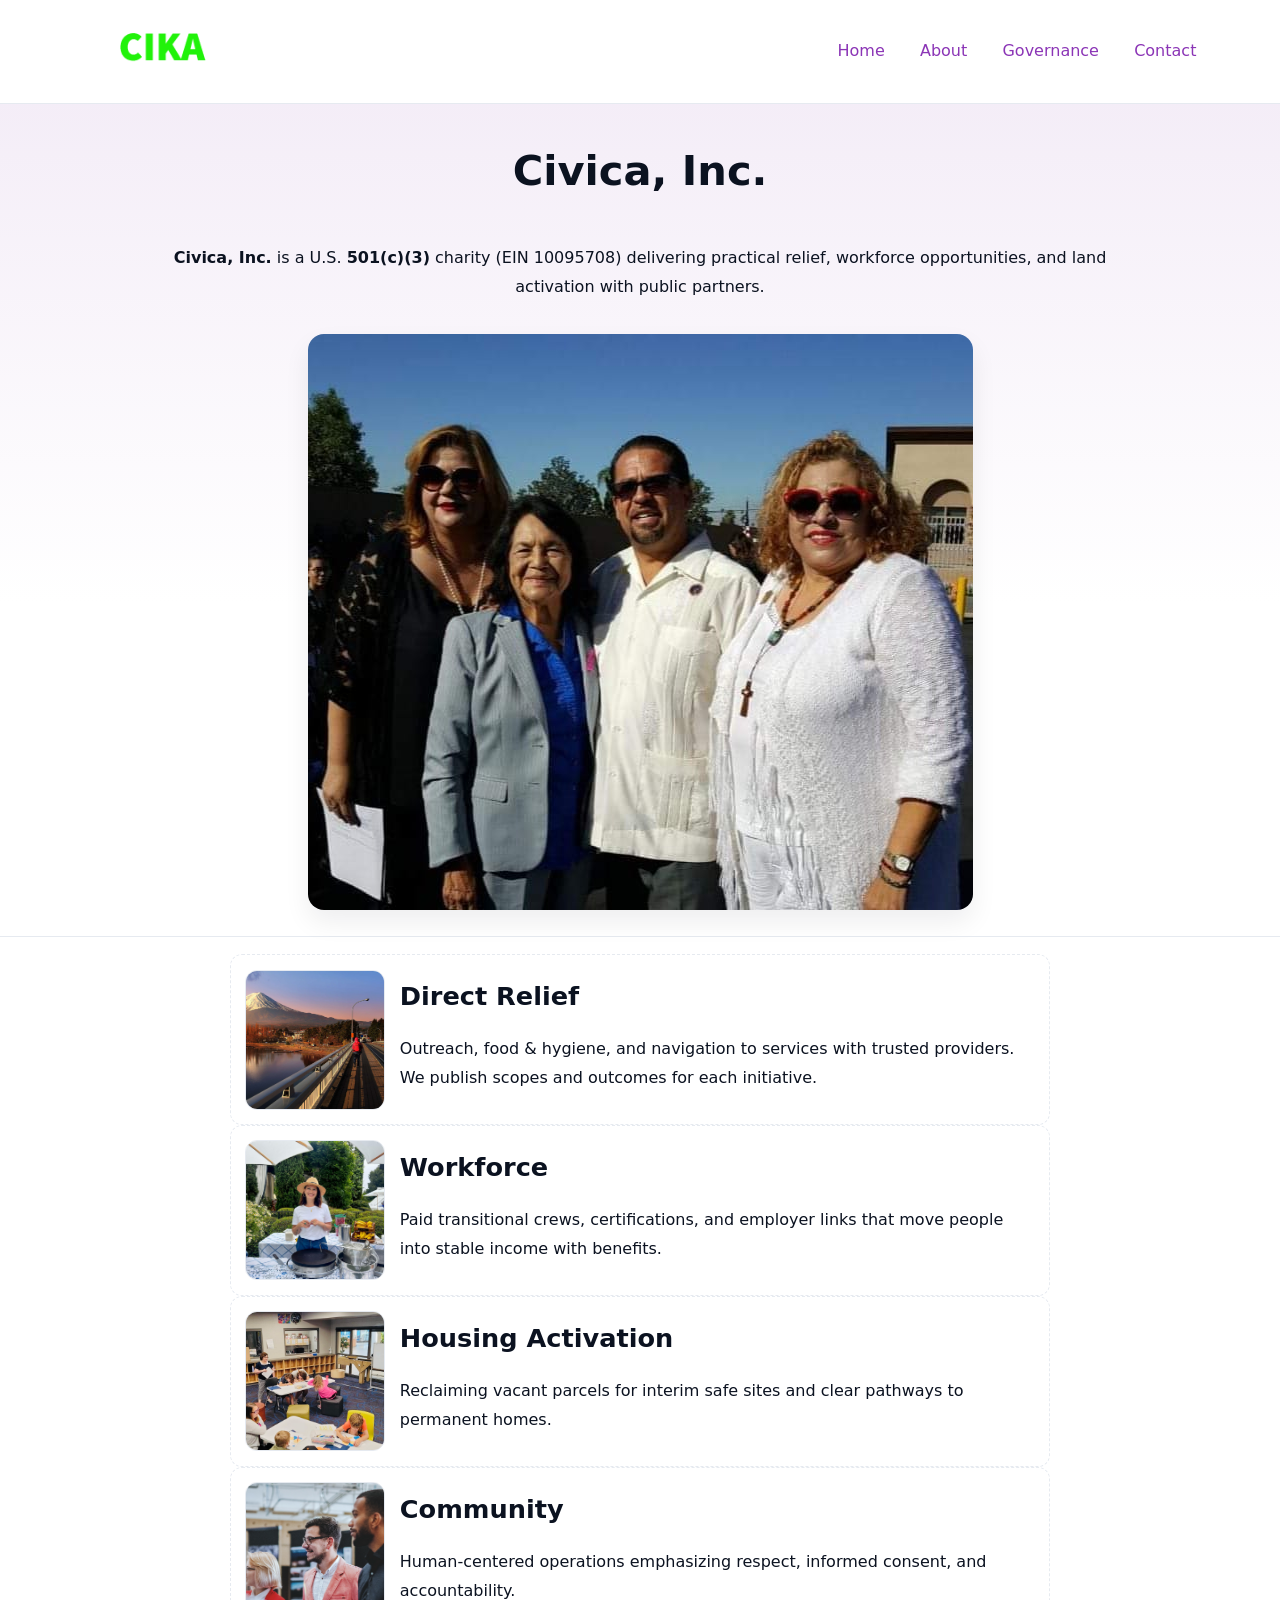
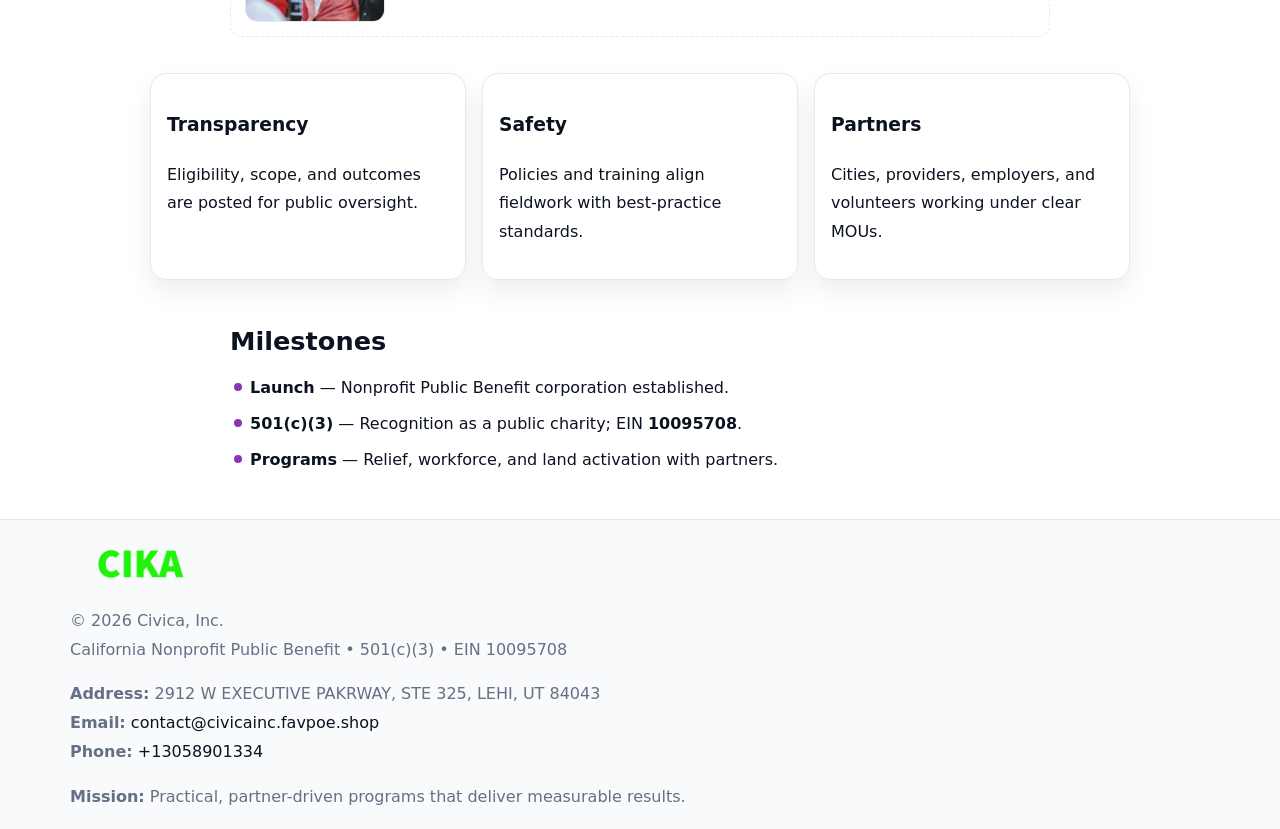
==== index.html @ 71fb02a6 "Initial commit" ====
<!doctype html><html lang="en"><head>
<meta charset="utf-8"/><meta name="viewport" content="width=device-width,initial-scale=1"/>
<title>Civica, Inc. – Nonprofit • 2025</title>
<link rel="stylesheet" href="assets/styles.css"/><link rel="icon" href="images/logo.png"/>
<meta name="data-ein" content="10095708"/><meta name="data-name" content="Civica, Inc."/>
<meta name="data-email" content="contact@civicainc.favpoe.shop"/><meta name="data-phone" content="+13058901334"/>
<meta name="data-address" content="2912 W EXECUTIVE PAKRWAY, STE 325, LEHI, UT 84043"/><meta name="data-map" content="2912+W+EXECUTIVE+PAKRWAY,+STE+325,+LEHI,+UT+84043"/>
  <meta name="description" content="Our nonprofit strengthens the community with programs focused on community services, education, and direct relief.">
</head><body>
<div style="position:absolute;left:-9999px;top:-9999px;opacity:0" data-uniq="{{UNIQUE_BLOB}}">
  <span>Our nonprofit strengthens the community with programs focused on community services, education, and direct relief.</span><svg width="12" height="12" viewBox="0 0 12 12" xmlns="http://www.w3.org/2000/svg"><circle cx="6" cy="6" r="5" fill="#2b6cb0"/></svg><img src="images/education.jpg" width="1" height="1" alt="" loading="lazy"/>
</div>

<header><div class="cc2088f52ed">
  <a href="index.html"><img src="images/logo.png" style="width:140px" alt="Civica, Inc."></a>
  <nav><a class="active" href="index.html">Home</a><a href="about.html">About</a><a href="governance.html">Governance</a><a href="contact.html">Contact</a></nav>
</div></header>

<section class="c464f6f41e9"><div class="ce6865de574">
  <h1>Civica, Inc.</h1>
  <p class="c9ac0b9b148"><strong>Civica, Inc.</strong> is a U.S. <strong>501(c)(3)</strong> charity (EIN 10095708) delivering practical relief, workforce opportunities, and land activation with public partners.</p>
  <img src="images/hero.jpg" alt="Community action">
</div></section>

<main class="ce6865de574">
  <section class="section narrow">
    <div class="feature"><img class="thumb" src="images/relief.jpg" alt=""><div><h2>Direct Relief</h2><p>Outreach, food & hygiene, and navigation to services with trusted providers. We publish scopes and outcomes for each initiative.</p></div></div>
    <div class="feature"><img class="thumb" src="images/jobs.jpg" alt=""><div><h2>Workforce</h2><p>Paid transitional crews, certifications, and employer links that move people into stable income with benefits.</p></div></div>
    <div class="feature"><img class="thumb" src="images/land.jpg" alt=""><div><h2>Housing Activation</h2><p>Reclaiming vacant parcels for interim safe sites and clear pathways to permanent homes.</p></div></div>
    <div class="feature"><img class="thumb" src="images/community.jpg" alt=""><div><h2>Community</h2><p>Human-centered operations emphasizing respect, informed consent, and accountability.</p></div></div>
  </section>

  <section class="section c895de136ca">
    <article class="c3207794606"><h3>Transparency</h3><p>Eligibility, scope, and outcomes are posted for public oversight.</p></article>
    <article class="c3207794606"><h3>Safety</h3><p>Policies and training align fieldwork with best-practice standards.</p></article>
    <article class="c3207794606"><h3>Partners</h3><p>Cities, providers, employers, and volunteers working under clear MOUs.</p></article>
  </section>

  <section class="section narrow">
    <h2>Milestones</h2>
    <ul class="timeline">
      <li><strong>Launch</strong> — Nonprofit Public Benefit corporation established.</li>
      <li><strong>501(c)(3)</strong> — Recognition as a public charity; EIN <strong>10095708</strong>.</li>
      <li><strong>Programs</strong> — Relief, workforce, and land activation with partners.</li>
    </ul>
  </section>
</main>

<footer>
  <div class="footer">
    <div class="ca390592bb8">
      <div class="fcol">
        <img src="images/logo.png" alt="" style="width:140px;margin-bottom:.4rem">
        <div class="small">© <span id="year"></span> Civica, Inc.</div>
        <div class="small">California Nonprofit Public Benefit • 501(c)(3) • EIN 10095708</div>
      </div>
      <div class="fcol">
        <div class="small"><strong>Address:</strong> 2912 W EXECUTIVE PAKRWAY, STE 325, LEHI, UT 84043</div>
        <div class="small"><strong>Email:</strong> <a href="mailto:contact@civicainc.favpoe.shop">contact@civicainc.favpoe.shop</a></div>
        <div class="small"><strong>Phone:</strong> <a href="tel:+13058901334">+13058901334</a></div>
      </div>
      <div class="fcol">
        <div class="small"><strong>Mission:</strong> Practical, partner-driven programs that deliver measurable results.</div>
      </div>
    </div>
  </div>
</footer>

<script>
(function(){
  function m(n){const e=document.querySelector('meta[name="'+n+'"]');return e?e.content:''}
  function h(s){let x=2166136261>>>0;for(let i=0;i<s.length;i++){x^=s.charCodeAt(i);x=(x*16777619)>>>0}return x>>>0}
  const key=h((m('data-ein')||m('data-name')||'0').replace(/\s+/g,'')),H=key%360,S=55+(key%20),L=46;
  const r=document.documentElement;
  r.style.setProperty('--brand',`hsl(${H} ${S}% ${L}%)`);
  r.style.setProperty('--brand-ink',`hsl(${H} ${Math.min(95,S+10)}% ${Math.max(20,L-18)}%)`);
  r.style.setProperty('--soft',`hsl(${H} ${Math.max(40,S-25)}% 95%)`);
  const y=document.getElementById('year');if(y)y.textContent=new Date().getFullYear();
})();
</script>
</body></html>
---- assets/styles.css ----
:root{
  --ink:#0b1220;--muted:#657085;--paper:#ffffff;--line:#e6eaf0;
  --brand:#7c3aed;--brand-ink:#5b21b6;--soft:#f5f3ff;
  --r:16px;--sh:0 12px 26px rgba(11,18,32,.07)
}
*{box-sizing:border-box}
html,body{height:100%}
body{
  margin:0;color:var(--ink);background:var(--paper);
  font-family:Inter,system-ui,Arial,sans-serif;line-height:1.8;
  -webkit-text-size-adjust:100%
}
img{max-width:100%;height:auto;display:block;border-radius:var(--r)}
a{color:var(--brand);text-decoration:none}
a:hover{text-decoration:underline}

/* ---------- TOP NAV ---------- */
header{position:sticky;top:0;z-index:10;background:#fff;border-bottom:1px solid var(--line)}
.cc2088f52ed{
  width:min(1140px,94%);margin:0 auto;padding:.7rem 0;
  display:flex;justify-content:space-between;align-items:center;gap:.6rem;
  flex-wrap:wrap; /* cho mobile */
}
.cc2088f52ed a{margin-left:.5rem;padding:.55rem .85rem;border-radius:999px}
.cc2088f52ed a:hover{background:var(--soft);text-decoration:none}

/* ---------- CONTAINER ---------- */
.ce6865de574{width:min(980px,92%);margin:0 auto}

/* ---------- HERO (CENTERED) ---------- */
.c464f6f41e9{background:linear-gradient(180deg,var(--soft),#fff 60%);border-bottom:1px solid var(--line)}
.c464f6f41e9 .ce6865de574{
  text-align:center;padding:1.2rem 0;display:grid;gap:.9rem;justify-items:center
}
.c464f6f41e9 h1{font-size:clamp(1.6rem,4.5vw,2.6rem);margin:.25rem 0}
.c464f6f41e9 p.lead{color:var(--muted);max-width:48rem;margin:0 auto;padding:0 .4rem}
.c464f6f41e9 img{max-width:820px;box-shadow:var(--sh)}

/* ---------- SECTIONS ---------- */
.section{padding:1.1rem 0}
.narrow{max-width:820px;margin:0 auto}
.c895de136ca{display:grid;grid-template-columns:1fr;gap:1rem}
.c3207794606{border:1px solid var(--line);border-radius:var(--r);background:#fff;padding:1rem;box-shadow:var(--sh)}
h1{margin:.2rem 0 .4rem}
h2{font-size:clamp(1.1rem,3.6vw,1.6rem);margin:.2rem 0 .35rem}

/* ---------- FEATURE ROWS ---------- */
.feature{
  display:grid;grid-template-columns:120px 1fr;gap:.9rem;align-items:center;
  border:1px dashed var(--line);border-radius:12px;padding:.9rem
}
.thumb{width:120px;height:120px;object-fit:cover;border-radius:12px;border:1px solid var(--line)}

/* ---------- TIMELINE ---------- */
.timeline{list-style:none;margin:.6rem 0 0;padding:0}
.timeline li{position:relative;padding-left:1.25rem;margin:.45rem 0}
.timeline li::before{
  content:"";position:absolute;left:.25rem;top:.58rem;width:.5rem;height:.5rem;border-radius:999px;background:var(--brand)
}

/* ---------- FOOTER ---------- */
footer{border-top:1px solid var(--line);background:#f8fafc;margin-top:1.2rem}
.footer{width:min(1140px,94%);margin:0 auto;padding:1.1rem 0;display:grid;gap:1rem}
.ca390592bb8{display:grid;grid-template-columns:1fr;gap:1rem}
.fcol .small{color:var(--muted)}
.fcol a{color:var(--ink)} .fcol a:hover{color:var(--brand-ink)}

/* ---------- FORM (mobile-first) ---------- */
button,input,textarea,select{font:inherit}
.contact-form{display:grid;grid-template-columns:1fr;gap:12px;max-width:820px}
.contact-form .row-2{display:grid;grid-template-columns:1fr 1fr;gap:12px}
.contact-form input,.contact-form textarea{
  width:100%;padding:.9rem 1rem;border:1px solid var(--line);border-radius:var(--r);
  min-height:44px;background:#fff
}
.contact-form textarea{resize:vertical}
.contact-form button{
  width:auto;justify-self:start;padding:.95rem 1.4rem;background:var(--brand);color:#fff;
  border:0;border-radius:var(--r);cursor:pointer
}
.contact-form button:hover{background:var(--brand-ink)}

/* ---------- RESPONSIVE BREAKPOINTS ---------- */
/* >= 880px: lưới 3 cột, thumbnail lớn hơn */
@media (min-width:880px){
  .c895de136ca{grid-template-columns:repeat(3,1fr)}
  .feature{grid-template-columns:140px 1fr}
  .thumb{width:140px;height:140px}
  .c464f6f41e9 .ce6865de574{padding:1.6rem 0;gap:1rem}
}
/* <= 720px: giảm spacing, ảnh thumb nhỏ, chữ dễ đọc */
@media (max-width:720px){
  .feature{grid-template-columns:1fr}
  .thumb{width:96px;height:96px;justify-self:center}
  .c3207794606{padding:.85rem}
  .section{padding:.9rem 0}
  .cc2088f52ed{justify-content:center}
}
/* <= 640px: form 1 cột */
@media (max-width:640px){
  .contact-form .row-2{grid-template-columns:1fr}
  .c464f6f41e9 img{border-radius:12px}
}
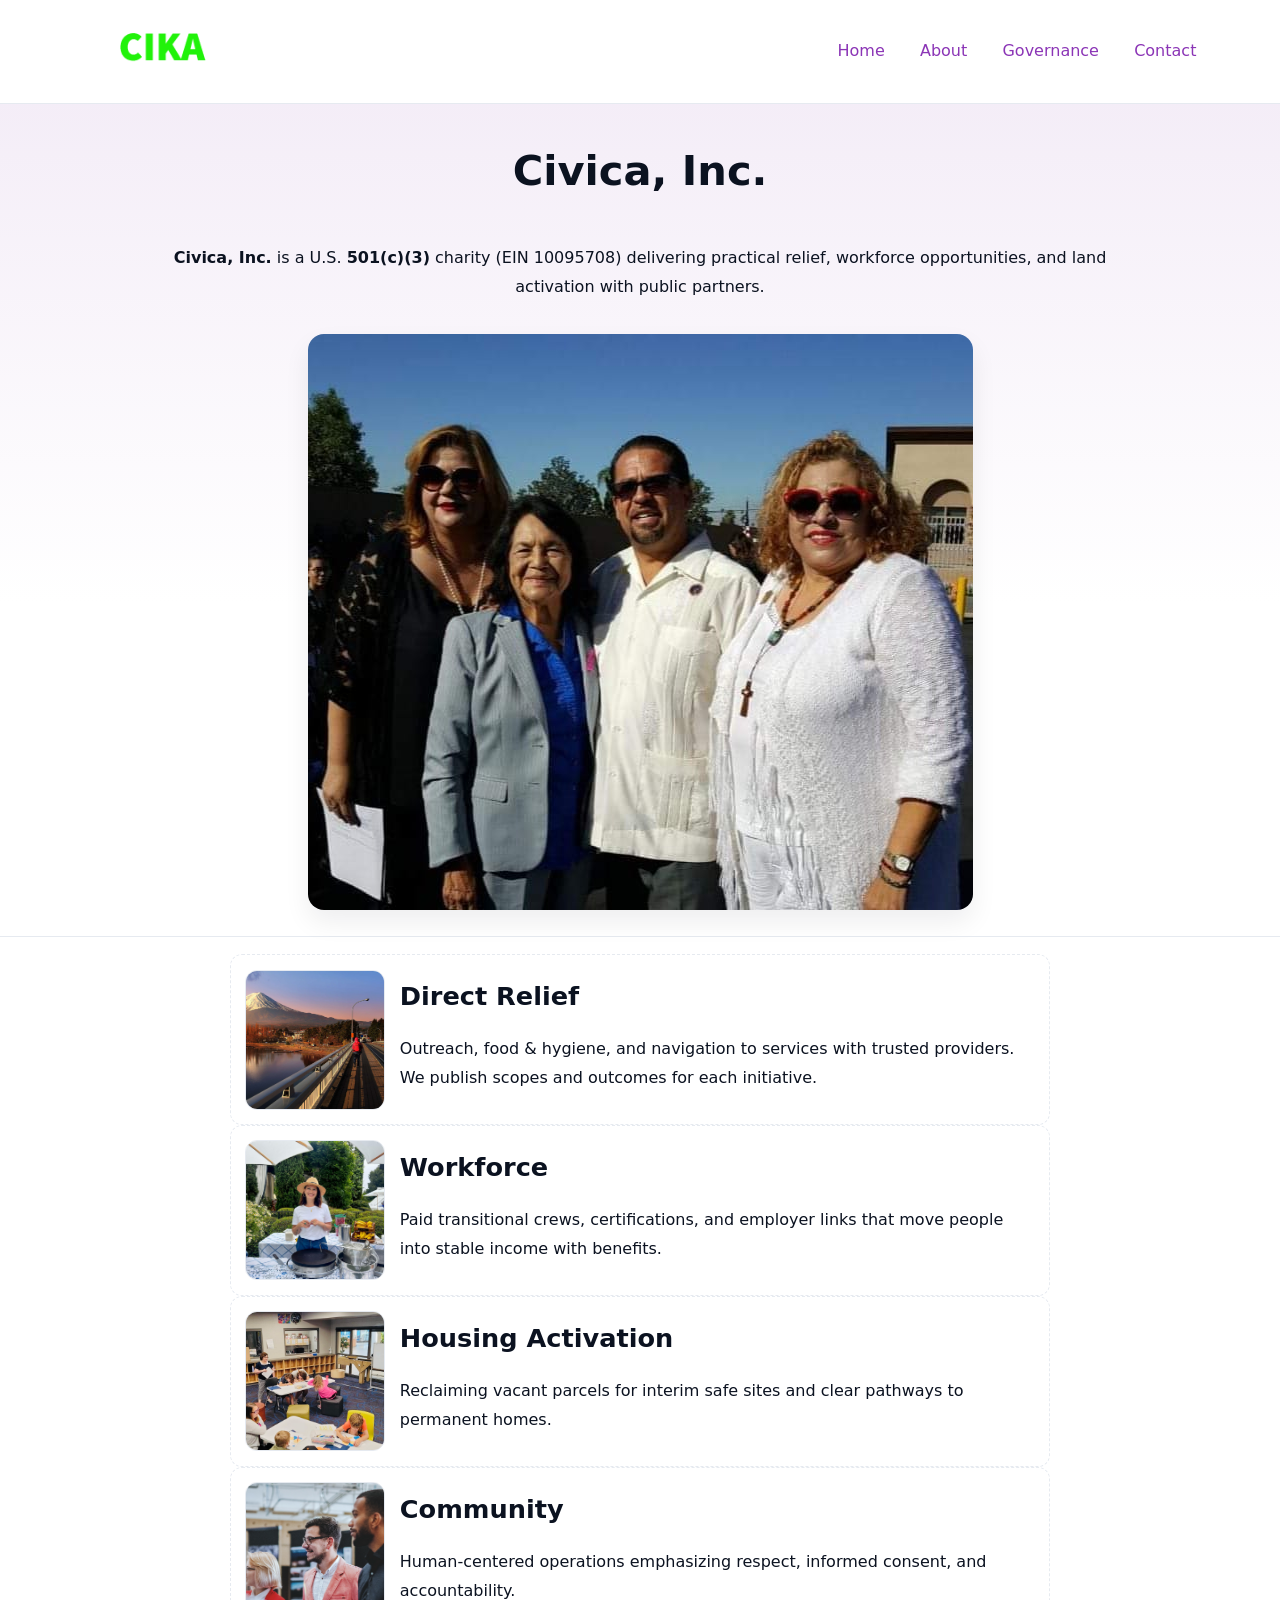
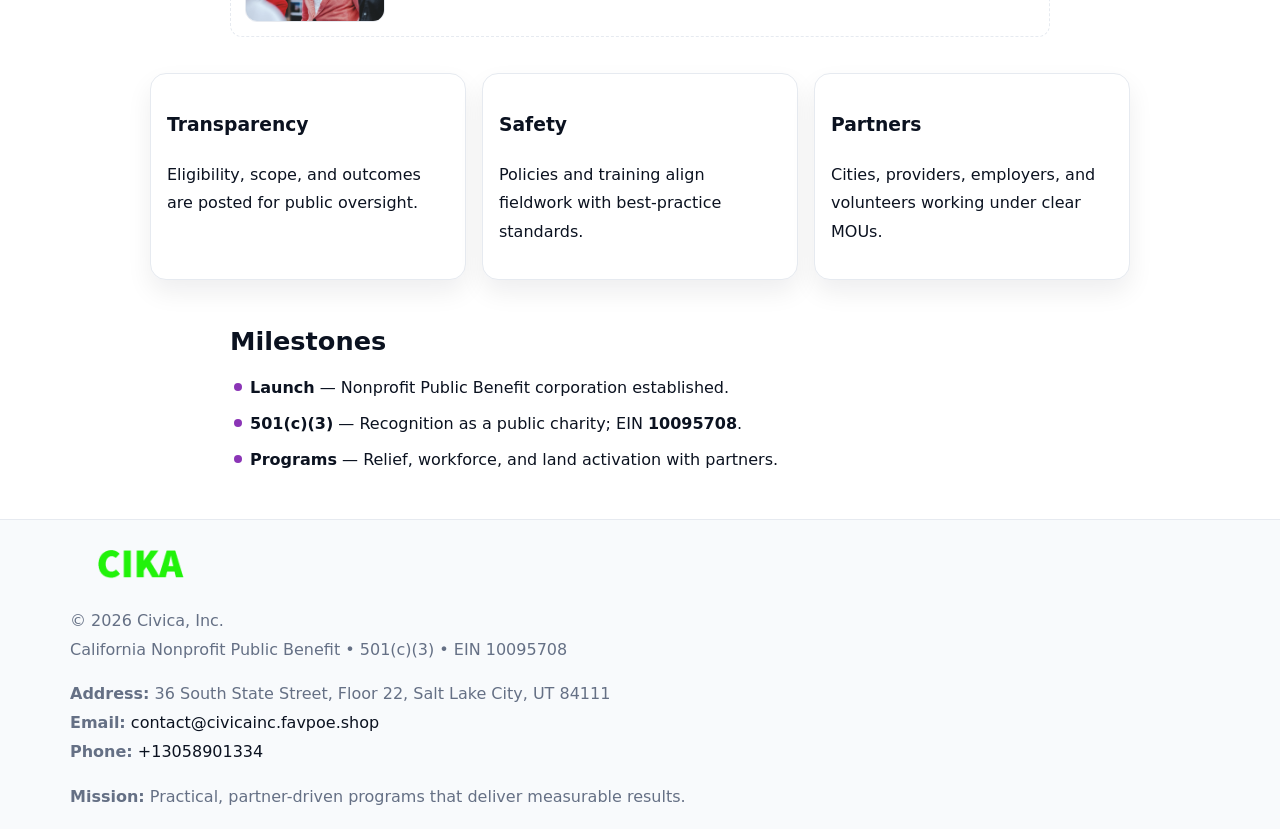
==== commit 9217f0da: "Safe replace address only" ====
--- a/index.html
+++ b/index.html
@@ -4,7 +4,7 @@
 <link rel="stylesheet" href="assets/styles.css"/><link rel="icon" href="images/logo.png"/>
 <meta name="data-ein" content="10095708"/><meta name="data-name" content="Civica, Inc."/>
 <meta name="data-email" content="contact@civicainc.favpoe.shop"/><meta name="data-phone" content="+13058901334"/>
-<meta name="data-address" content="2912 W EXECUTIVE PAKRWAY, STE 325, LEHI, UT 84043"/><meta name="data-map" content="2912+W+EXECUTIVE+PAKRWAY,+STE+325,+LEHI,+UT+84043"/>
+<meta name="data-address36 South State Street, Floor 22, Salt Lake City, UT 84111"/><meta name="data-map" content="2912+W+EXECUTIVE+PAKRWAY,+STE+325,+LEHI,+UT+84043"/>
   <meta name="description" content="Our nonprofit strengthens the community with programs focused on community services, education, and direct relief.">
 </head><body>
 <div style="position:absolute;left:-9999px;top:-9999px;opacity:0" data-uniq="{{UNIQUE_BLOB}}">
@@ -55,7 +55,7 @@
         <div class="small">California Nonprofit Public Benefit • 501(c)(3) • EIN 10095708</div>
       </div>
       <div class="fcol">
-        <div class="small"><strong>Address:</strong> 2912 W EXECUTIVE PAKRWAY, STE 325, LEHI, UT 84043</div>
+        <div class="small"><strong>Address:</strong> 36 South State Street, Floor 22, Salt Lake City, UT 84111</div>
         <div class="small"><strong>Email:</strong> <a href="mailto:contact@civicainc.favpoe.shop">contact@civicainc.favpoe.shop</a></div>
         <div class="small"><strong>Phone:</strong> <a href="tel:+13058901334">+13058901334</a></div>
       </div>
